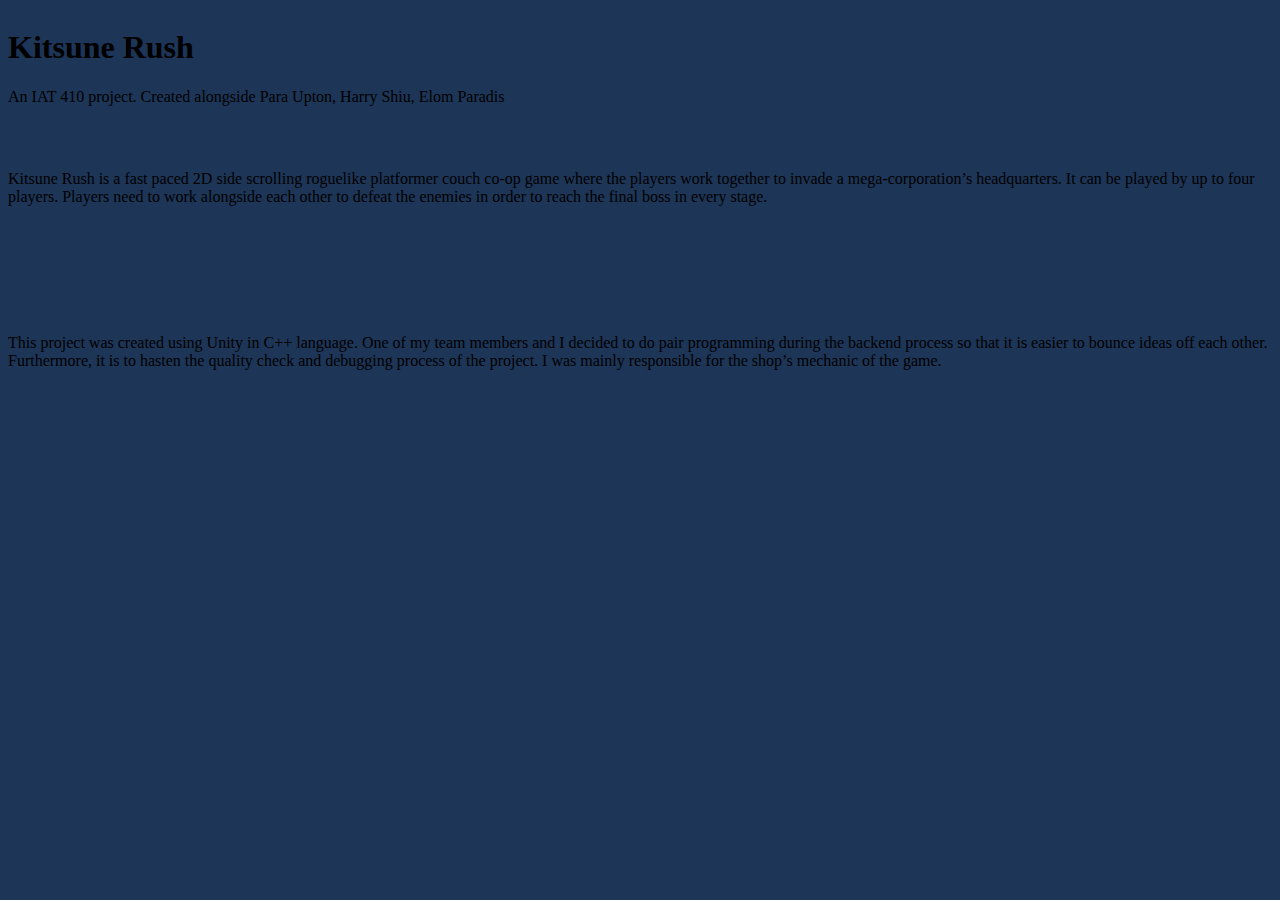
==== kitsune_rush.html @ e545a686 "new" ====
<!DOCTYPE html>
<html lang="en">
    <head>
        <meta charset="utf-8">
        <meta name="viewport" content="width=device-width, initial-scale=1">
        <title>Kitsune Rush</title>

        <link href="css/main.css" rel="stylesheet">
    </head>

    <body>
        <div id="main-content-container">
            <div class="center-content">
                <h1>Kitsune Rush</h1>
                <p class="strong"> An IAT 410 project. Created alongside Para Upton, Harry Shiu, Elom Paradis</p>
            </div>

            <section class="element">
                <p>Kitsune Rush is a fast paced 2D side scrolling roguelike platformer couch co-op game where the players work together to invade a mega-corporation’s headquarters. It can be played by up to four players. Players need to work alongside each other to defeat the enemies in order to reach the final boss in every stage.</p>
            </section>

            <section class="element">
                <p>This project was created using Unity in C++ language. One of my team members and I decided to do pair programming during the backend process so that it is easier to bounce ideas off each other. Furthermore, it is to hasten the quality check and debugging process of the project. I was mainly responsible for the shop’s mechanic of the game.</p>
            </section>

            
        </div>

    </body>
---- css/main.css ----
/* Fonts */

@import url('https://fonts.cdnfonts.com/css/sansita');
@import url('https://fonts.cdnfonts.com/css/celebes');

                
                

/* Mobile device up to 576 px */
@media (max-width:575.98px){

}

/* Tablets up to 992px */
@media (max-width: 991.98px){

}

/* Larger devices (Default) */

/* Containers */
body{
    background-color: #1D3557;
}

#main-container{
    display: flex;
    flex-wrap: wrap;
    flex-direction: row;
    padding-left: 2em;
    padding-right: 2em;
}

#main-content-container-styleguide{
    display: flex;
    flex-wrap: wrap;
    flex-direction: column;
    width:60%;
}

#main-content-container{
    display: flex;
    flex-wrap: wrap;
    flex-direction: column;
    width:100%;
}

#sections-container{
    display: flex;
    flex-wrap: wrap;
    flex-direction: column;
    width:20%;
    padding-right: 2em;
}

#purpose-container{
    display: flex;
    flex-wrap: wrap;
    flex-direction: column;
    padding-left: 1em;
    padding-bottom: 3em;
    margin-bottom: 3em;
    border-radius: 15px;
    padding: 2em;
    background-color: #A8DADC;
}

#branding-container{
    display: flex;
    flex-wrap: wrap;
    flex-direction: column;
    padding-left: 1em;
    padding-bottom: 3em;
    margin-bottom: 3em;
    border-radius: 15px;
    padding: 2em;
    background-color: #A8DADC;
}

#interactive-container{
    display: flex;
    flex-wrap: wrap;
    flex-direction: column;
    padding-left: 1em;
    padding-bottom: 3em;
    margin-bottom: 3em;
    border-radius: 15px;
    padding: 2em;
    background-color: #A8DADC;
}

#text-container{
    display: flex;
    flex-wrap: wrap;
    flex-direction: column;
    padding-left: 1em;
    padding-bottom: 3em;
    margin-bottom: 3em;
    border-radius: 15px;
    padding: 2em;
    background-color: #A8DADC;
}

#templates-container{
    display: flex;
    flex-wrap: wrap;
    flex-direction: column;
    padding-left: 1em;
    padding-bottom: 3em;
    margin-bottom: 3em;
    border-radius: 15px;
    padding: 2em;
    background-color: #A8DADC;
}

.row-element-container-styleguide{
    display:flex;
    flex-wrap: wrap;
    flex-direction: row;
    align-items: start;
    justify-content: center;
    background-color: gainsboro;
    border-radius: 15px;
    margin-bottom: 2em;
}

.row-element-container{
    display:flex;
    flex-wrap: wrap;
    flex-direction: row;
    align-items: start;
    justify-content: center;
    border-radius: 15px;
    margin-bottom: 2em;
}

.column-element{
    display:flex;
    flex-wrap: wrap;
    align-items: center;
    flex-direction: column;
    margin: 2em;
}

.element{
    display: flex;
    flex-wrap: wrap;
    flex-direction: column;
    justify-content: center;
    margin-bottom:4em;
}

.element-centered{
    display: flex;
    flex-wrap: wrap;
    flex-direction: column;
    justify-content: center;
    align-items: center;
    margin-bottom:4em;
}

.element-padded{
    display: flex;
    flex-wrap: wrap;
    flex-direction: column;
    justify-content: center;
    margin-top: 3em;
    margin-left: 3em;
    margin-bottom:4em;
}

.thumbnail-container{
    display: flex;
    flex-direction: column;
    flex-wrap: wrap;
    align-items: center;
    background-color: #1D3557;
    box-shadow: 3px 5px 5px #D9D9D9;
    border-radius: 15px;
    padding: 1em;
    margin: 2em;
}

.column-element-container{
    display: flex;
    flex-direction: column;
    flex-wrap: wrap;
}

.responsibilities-container{
    display: flex;
    flex-direction: row;
    flex-wrap: wrap;
    background-color: #1D3557;
    align-items: center;
    width: 100%;
}

.content-container-light-blue{
    margin-left: 2em;
    margin-right: 2em;
    background-color: #A8DADC;
    padding-bottom: 2em;
    border-radius: 15px;
    padding: 2em;
    border-style: none;
}

/* Text elements */

h1{
    font-family: Sansita;
}

h2{
    font-family: Sansita;
}

.h2-bluetint{
    color: #F1FAEE;
}

h3{
    font-family: Sansita;
}

.h3-gainsboro{
    color: gainsboro;
}

.h3-bluetint{
    color: #F1FAEE;
}

h4{
    font-family: Sansita;
}

p{
    font-family: Celebes;
    padding-bottom: 2em;
}

.lightblue-paragraph{
    color: #A8DADC;
    width: 50%;
}

.styleguide-list{
    list-style: none;
}

.styleguide-list li::before{
    background-color: #1D3557;
    content: "\2022";
    font-weight: bold;
    font-family: Celebes;
    color:#F1FAEE;
}

.styleguide-list li{
    background-color: #1D3557;
    font-family: Celebes;
    color: #A8DADC;
}

ul li{
    margin-right: 3em;
}

/* Styleguide specific elements */

#h1-styleguide{
   padding-left: 3em;
   padding-top: 3em;
   color: #F1FAEE;
}


code{
    width: 100%;
    background-color: white;
    padding: 1em;
    border-radius: 10px;
}

.render-element{
    color:black;
}

/* Interactive elements */
.text-link{
    font-family: Celebes;
    font-style: normal;
    font-weight: 800;
    text-decoration: none;
}

.image-link{
    width: 150px;
    height: 200px;
}

.image-link:hover{
    opacity: .5;
    transition: opacity .5s ease-out;
}
nav ul li a{
    font-family: Sansita;
    text-decoration: none;
    color: #F1FAEE;
}

nav ul{
    padding: 1em;
    background-color: #457B9D;
    border-radius: 15px;
    display: flex;
    flex-direction: row;
}

.section-nav .styleguide-list li::before{
    background-color: #457B9D;
    content: "\2022";
    font-weight: bold;
    display: inline-block;
    font-family: Celebes;
    color:#F1FAEE;
}

.section-nav .styleguide-list li{
    background-color: #457B9D;
    font-family: Celebes;
    color: #F1FAEE;
    border-radius: 15px;
    padding-bottom: 2em;
}

.btn{
    font-family: Sansita;
    font-style: normal;
    font-weight: 100;
    font-size: 14px;
    text-align: center;
    width: 20%;
    display: inline-block;
    padding: 0.7rem;
    color: #F1FAEE;
    background-color: #E63946;
    text-decoration: none;
    border-radius: 20px; 
    transition-duration: 0.4s;
    box-shadow: 1.5px 2.5px 5px #D9D9D9;
}

.btn:hover, .btn:focus{
    opacity: .5;
    transition: opacity .5s ease-out;
}
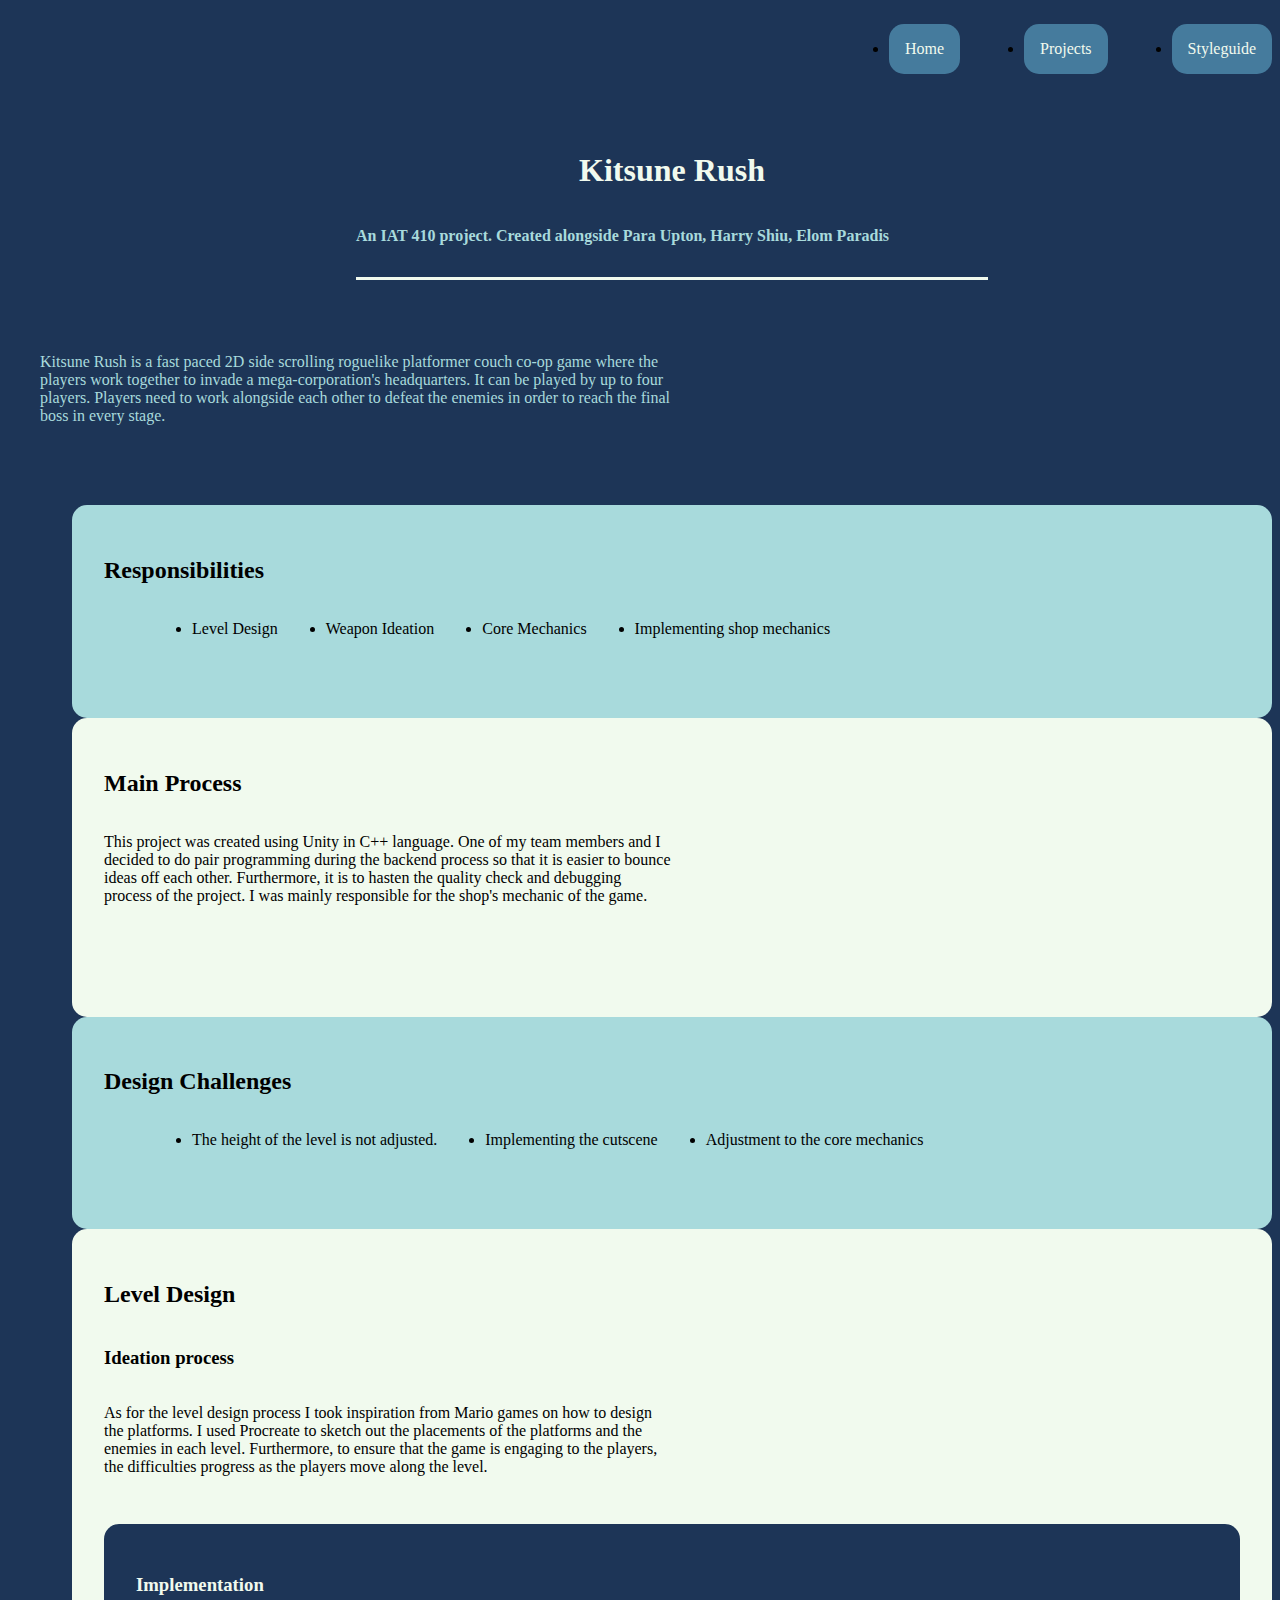
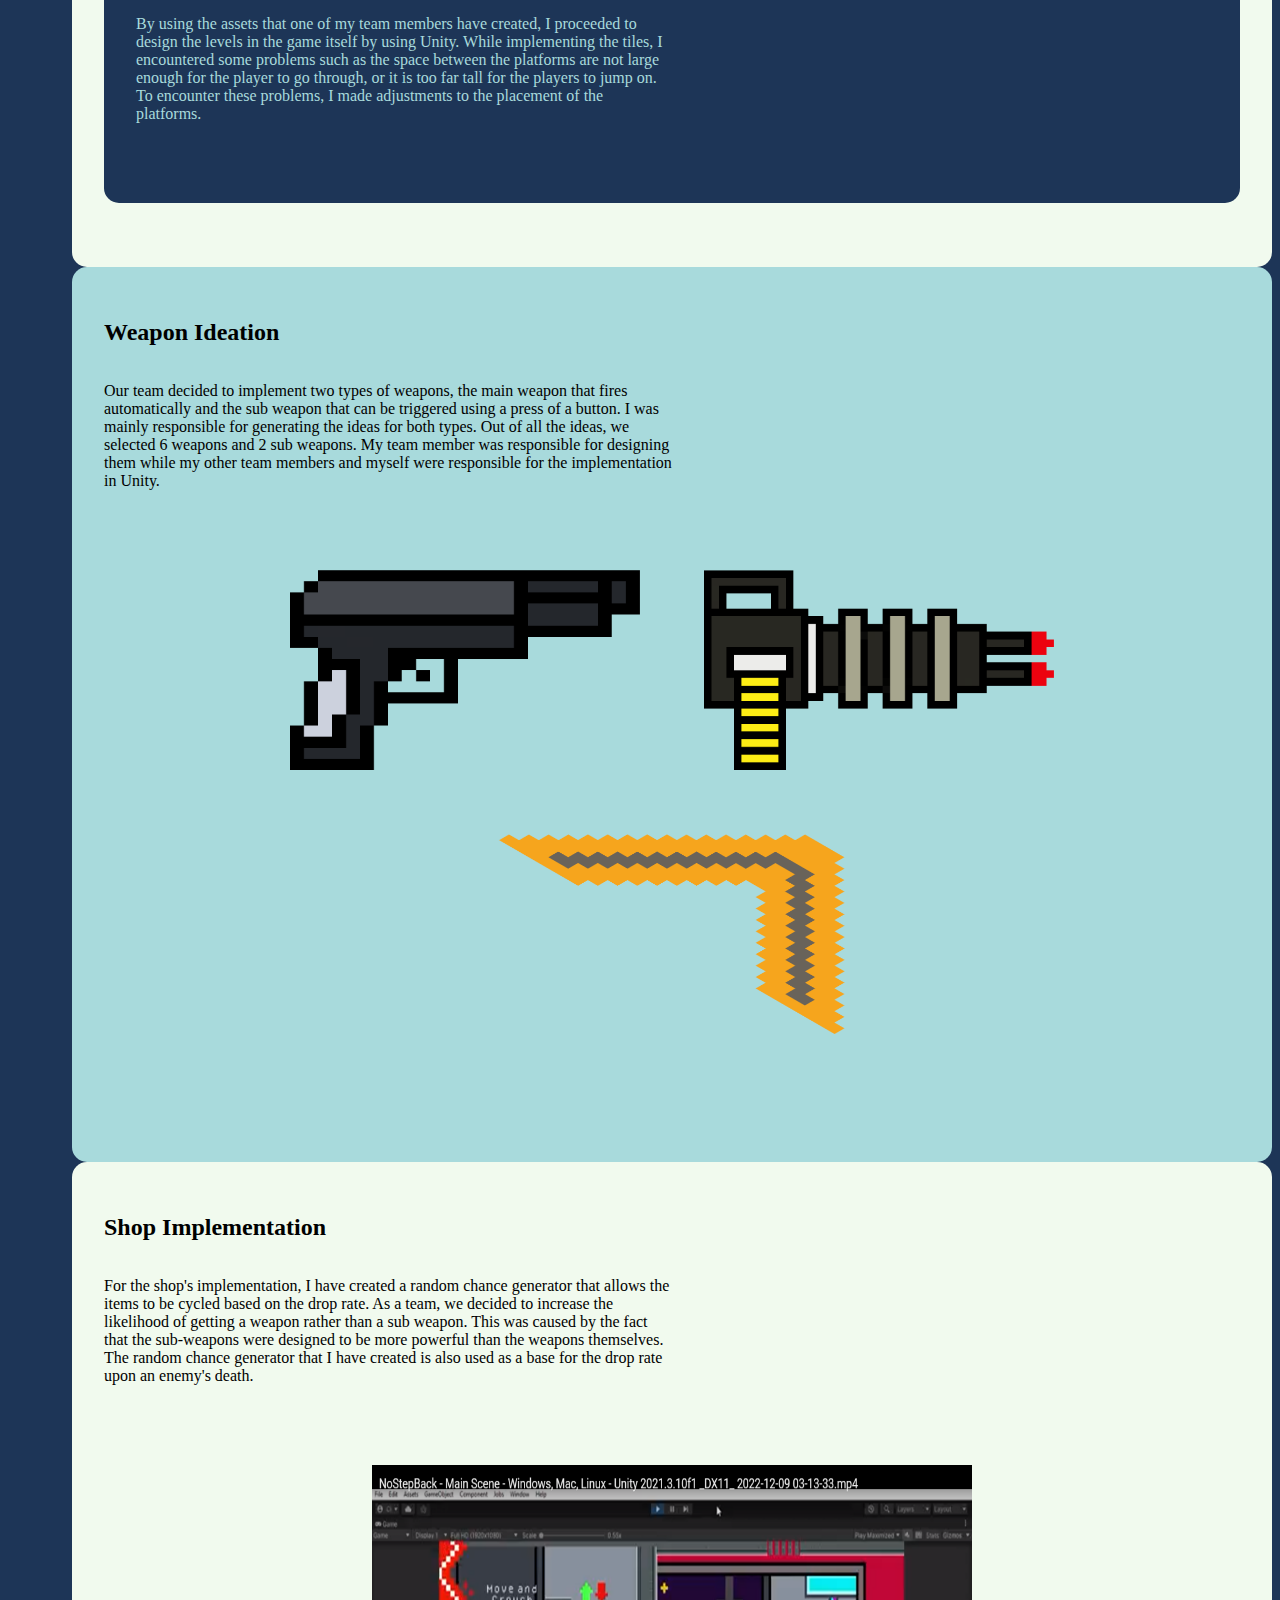
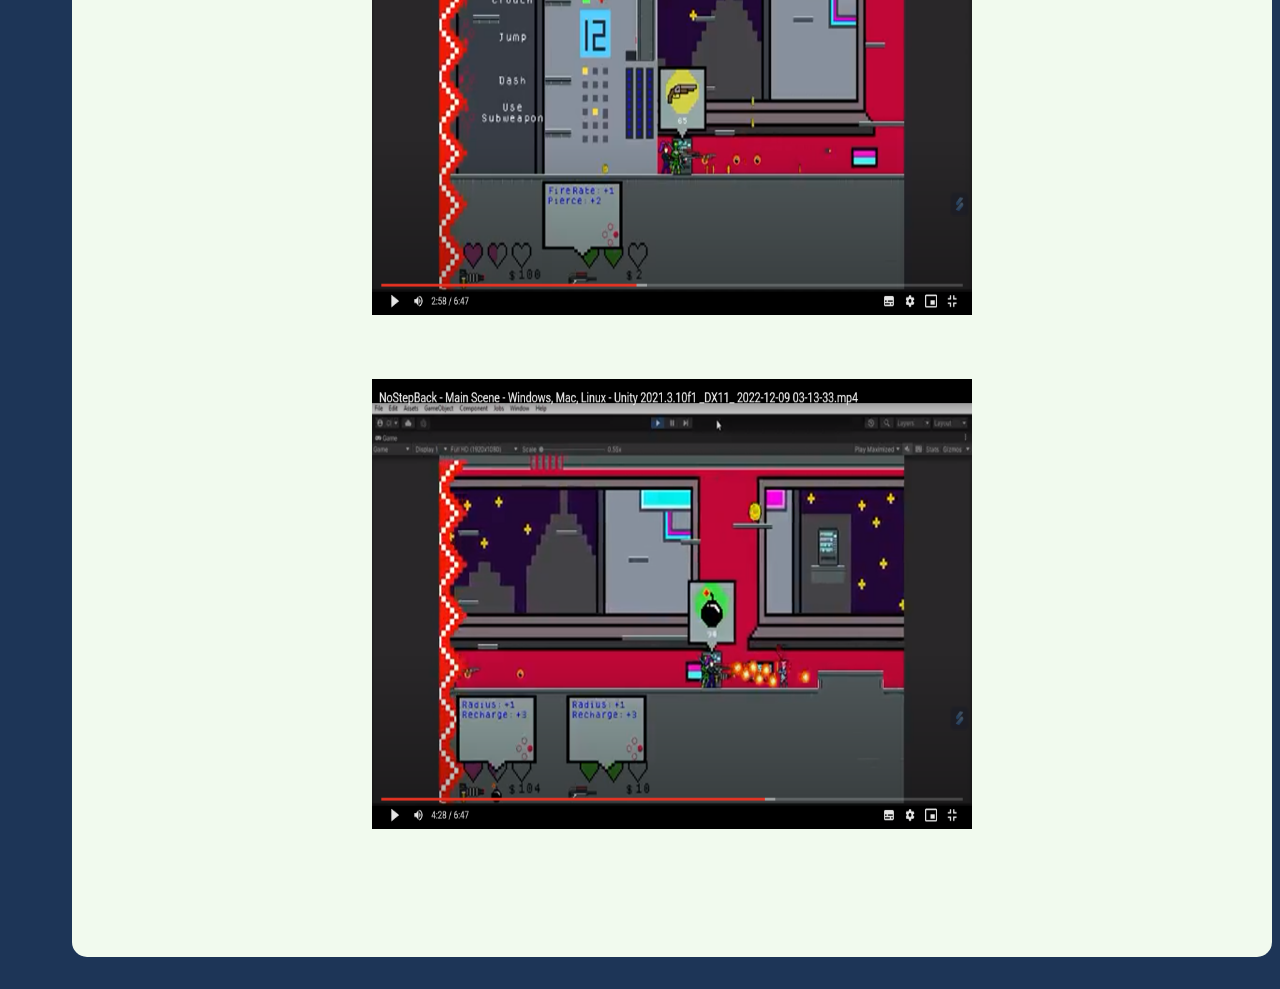
==== commit 50a5e227: "final" ====
--- a/kitsune_rush.html
+++ b/kitsune_rush.html
@@ -9,21 +9,113 @@
     </head>
 
     <body>
+        <header>
+            <!-- TODO: Create hamburger side scroll to the left -->
+            <!-- TODO: Create a logo? for identity -->
+            <!-- TODO: Finish nav when pages are built. -->
+            <nav>
+                <ul>
+                    <li><a href="index.html">Home</a></li>
+                    <li><a href="projects.html">Projects</a></li>
+                    <li><a href="styleguide.html">Styleguide</a></li>
+                </ul>
+            </nav>
+        </header>
+
         <div id="main-content-container">
             <div class="center-content">
-                <h1>Kitsune Rush</h1>
-                <p class="strong"> An IAT 410 project. Created alongside Para Upton, Harry Shiu, Elom Paradis</p>
+                <h1 class="h1-white">Kitsune Rush</h1>
+                <p class="strong-paragraph"> An IAT 410 project. Created alongside Para Upton, Harry Shiu, Elom Paradis</p>
             </div>
 
             <section class="element">
-                <p>Kitsune Rush is a fast paced 2D side scrolling roguelike platformer couch co-op game where the players work together to invade a mega-corporation’s headquarters. It can be played by up to four players. Players need to work alongside each other to defeat the enemies in order to reach the final boss in every stage.</p>
+                <p class="lightblue-paragraph">Kitsune Rush is a fast paced 2D side scrolling roguelike platformer couch co-op game where the players work together to invade a mega-corporation's headquarters. It can be played by up to four players. Players need to work alongside each other to defeat the enemies in order to reach the final boss in every stage.</p>
             </section>
 
-            <section class="element">
-                <p>This project was created using Unity in C++ language. One of my team members and I decided to do pair programming during the backend process so that it is easier to bounce ideas off each other. Furthermore, it is to hasten the quality check and debugging process of the project. I was mainly responsible for the shop’s mechanic of the game.</p>
-            </section>
+            <div class="content-container-light-blue">
+                <section class="element">
+                    <h2>Responsibilities</h2>
+                    <div class="responsibilities-container">
+                        <ul>
+                            <li>Level Design</li>
+                            <li>Weapon Ideation</li>
+                            <li>Core Mechanics</li>
+                            <li>Implementing shop mechanics</li>
+                        </ul>
+                    </div>
+                </section>
+            </div>
 
-            
+            <div class="content-container-light-white">
+                <section class="element">
+                    <h2>Main Process</h2>
+                    <p>This project was created using Unity in C++ language. One of my team members and I decided to do pair programming during the backend process so that it is easier to bounce ideas off each other. Furthermore, it is to hasten the quality check and debugging process of the project. I was mainly responsible for the shop's mechanic of the game.</p>
+                </section>
+            </div>
+
+            <div class="content-container-light-blue">
+                <section class="element">
+                    <h2>Design Challenges</h2>
+                    <div class="responsibilities-container">
+                        <ul>
+                            <li>The height of the level is not adjusted.</li>
+                            <li>Implementing the cutscene</li>
+                            <li>Adjustment to the core mechanics</li>
+                        </ul>
+                    </div>
+                </section>
+            </div>
+
+            <div class="content-container-light-white">
+                <section class="element">
+                    <h2>Level Design</h2>
+
+                    <h3>Ideation process</h3>
+                    <p>As for the level design process I took inspiration from Mario games on how to design the platforms. I used Procreate to sketch out the placements of the platforms and the enemies in each level. Furthermore, to ensure that the game is engaging to the players, the difficulties progress as the players move along the level.</p>
+
+                    <div class ="content-container-dark">
+                        <h3 class="h1-white">Implementation</h3>
+                        <p class="lightblue-paragraph">By using the assets that one of my team members have created, I proceeded to design the levels in the game itself by using Unity. While implementing the tiles, I encountered some problems such as the space between the platforms are not large enough for the player to go through, or it is too far tall for the players to jump on. To encounter these problems, I made adjustments to the placement of the platforms.</p>
+                    </div>
+                </section>
+            </div>
+
+            <div class="content-container-light-blue">
+                <section class="element">
+                    <h2>Weapon Ideation</h2>
+                    <p>Our team decided to implement two types of weapons, the main weapon that fires automatically and the sub weapon that can be triggered using a press of a button. I was mainly responsible for generating the ideas for both types. Out of all the ideas, we selected 6 weapons and 2 sub weapons. My team member was responsible for designing them while my other team members and myself were responsible for the implementation in Unity.</p>
+
+                    <div class="row-element-container">
+                        <div class="column-element">
+                            <img class = "weapon_img" src="img/pistol_v2.png" alt = "image of a hand gun" width="350" height="200" >
+                        </div>
+                        
+                        <div class="column-element">
+                            <img class = "weapon_img" src="img/machine_gun.png" alt = "image of a machine gun" width="350" height="200" >
+                        </div>
+
+                        <div class="column-element">
+                            <img class = "weapon_img" src="img/boomerang_2.png" alt = "image of a machine gun" width="350" height="200" >
+                        </div>
+                    </div>
+                </section>
+            </div>
+
+            <div class="content-container-light-white">
+                <section class="element">
+                    <h2>Shop Implementation</h2>
+                    <p>For the shop's implementation, I have created a random chance generator that allows the items to be cycled based on the drop rate. As a team, we decided to increase the likelihood of getting a weapon rather than a sub weapon. This was caused by the fact that the sub-weapons were designed to be more powerful than the weapons themselves. The random chance generator that I have created is also used as a base for the drop rate upon an enemy's death.</p>
+
+                    <div class="row-element-container">
+                        <div class="column-element">
+                            <img src="img/KitsuneRush_shop.png" alt = "image of a retro video game" width="600" height="450" >
+                        </div>
+                        
+                        <div class="column-element">
+                            <img src="img/KitsuneRush_drop.png" alt = "image of a retro video game" width="600" height="450" >
+                        </div>
+                    </div>
+                </section>
+            </div>
         </div>
-
     </body>--- a/css/main.css
+++ b/css/main.css
@@ -2,19 +2,6 @@
 
 @import url('https://fonts.cdnfonts.com/css/sansita');
 @import url('https://fonts.cdnfonts.com/css/celebes');
-
-                
-                
-
-/* Mobile device up to 576 px */
-@media (max-width:575.98px){
-
-}
-
-/* Tablets up to 992px */
-@media (max-width: 991.98px){
-
-}
 
 /* Larger devices (Default) */
 
@@ -42,6 +29,7 @@
     display: flex;
     flex-wrap: wrap;
     flex-direction: column;
+    margin:2em;
     width:100%;
 }
 
@@ -119,7 +107,7 @@
     flex-direction: row;
     align-items: start;
     justify-content: center;
-    background-color: gainsboro;
+    background-color: #F1FAEE;
     border-radius: 15px;
     margin-bottom: 2em;
 }
@@ -147,7 +135,7 @@
     flex-wrap: wrap;
     flex-direction: column;
     justify-content: center;
-    margin-bottom:4em;
+    margin-bottom:2em;
 }
 
 .element-centered{
@@ -191,7 +179,6 @@
     display: flex;
     flex-direction: row;
     flex-wrap: wrap;
-    background-color: #1D3557;
     align-items: center;
     width: 100%;
 }
@@ -206,10 +193,32 @@
     border-style: none;
 }
 
+.content-container-light-white{
+    margin-left: 2em;
+    margin-right: 2em;
+    background-color: #F1FAEE;
+    padding-bottom: 2em;
+    border-radius: 15px;
+    padding: 2em;
+    border-style: none;
+}
+
+.content-container-dark{
+    background-color: #1D3557;
+    padding-bottom: 2em;
+    border-radius: 15px;
+    padding: 2em;
+    border-style: none;
+}
+
 /* Text elements */
 
 h1{
     font-family: Sansita;
+}
+
+.h1-white{
+    color: #F1FAEE
 }
 
 h2{
@@ -239,6 +248,7 @@
 p{
     font-family: Celebes;
     padding-bottom: 2em;
+    width: 50%;
 }
 
 .lightblue-paragraph{
@@ -246,26 +256,36 @@
     width: 50%;
 }
 
+.strong-paragraph{
+    color: #A8DADC;
+    font-weight: bold;
+    border-color: white;
+    border-bottom: #F1FAEE;
+    border-style: solid;
+    border-top: #1D3557;
+    border-left: #1D3557;
+    border-right: #1D3557;
+    margin-bottom: 3em;
+}
+
 .styleguide-list{
     list-style: none;
 }
 
 .styleguide-list li::before{
-    background-color: #1D3557;
+    background-color: #457B9D;
     content: "\2022";
     font-weight: bold;
     font-family: Celebes;
     color:#F1FAEE;
 }
 
-.styleguide-list li{
-    background-color: #1D3557;
-    font-family: Celebes;
-    color: #A8DADC;
-}
-
-ul li{
-    margin-right: 3em;
+.center-content{
+    display: flex;
+    flex-direction: column;
+    flex-wrap: wrap;
+    justify-content: center;
+    align-items: center;
 }
 
 /* Styleguide specific elements */
@@ -305,21 +325,63 @@
     opacity: .5;
     transition: opacity .5s ease-out;
 }
-nav ul li a{
+ul li a{
     font-family: Sansita;
     text-decoration: none;
     color: #F1FAEE;
 }
 
+nav{
+    display: flex;
+    flex-direction: row;
+    flex-wrap: wrap;
+    align-items: center;
+    justify-content: flex-end;
+}
+
 nav ul{
+    display: flex;
+    flex-direction: row;
+    flex-wrap: wrap;
+    align-items: center;
+}
+
+nav ul li{
+    margin-left: 4em;
     padding: 1em;
     background-color: #457B9D;
     border-radius: 15px;
-    display: flex;
-    flex-direction: row;
-}
-
-.section-nav .styleguide-list li::before{
+}
+
+ul{
+    display: flex;
+    flex-direction: row;
+    flex-wrap: wrap;
+    align-items: center;
+    justify-content: center;
+}
+
+ul li{
+    margin-left: 3em;
+}
+
+.styleguide-list{
+    width: 70%;
+    padding-top: 2em;
+    background-color: #457B9D;
+    border-radius: 15px;
+}
+
+.styleguide-list li{
+    width: 90%;
+}
+
+.section-nav{
+    display: block;
+}
+
+
+.styleguide-list li::before{
     background-color: #457B9D;
     content: "\2022";
     font-weight: bold;
@@ -328,7 +390,7 @@
     color:#F1FAEE;
 }
 
-.section-nav .styleguide-list li{
+ .styleguide-list li{
     background-color: #457B9D;
     font-family: Celebes;
     color: #F1FAEE;
@@ -356,4 +418,77 @@
 .btn:hover, .btn:focus{
     opacity: .5;
     transition: opacity .5s ease-out;
-}+}
+
+/* Mobile device up to 576 px */
+@media (max-width:575.98px){
+    #main-content-container{
+        display: flex;
+        flex-wrap: wrap;
+        flex-direction: column;
+        margin:0em;
+        width:100%;
+    }
+    .content-container-light-blue{
+        padding: 1em;
+        margin-bottom: 1em;
+    }
+
+    .content-container-light-white{
+        padding: 1em;
+        margin-bottom: 1em;
+    }
+
+    .lightblue-paragraph{
+        margin-left: 3em;
+        width: 80%;
+    }
+
+    ul li{
+        margin-left:2em;
+        margin-bottom: 2em;
+    }
+
+    .element{
+        margin-bottom: 1em;
+    }
+
+    p{
+        width: 80%;
+    }
+
+    ul{
+        display: flex;
+        flex-direction: column;
+        flex-wrap: wrap;
+        align-items: flex-start;
+        justify-content: flex-start;
+    }
+
+    nav{
+        justify-content: center;
+        width: 100%;
+    }
+
+    nav ul li{
+        margin-left: 2em;
+        padding: 1em;
+        background-color: #457B9D;
+        border-radius: 15px;
+    }
+
+    .weapon_img{
+        width: 20%;
+        height:20%;
+    }
+
+    img{
+        width: 80%;
+        height: 80%;
+    }
+}
+
+/* Tablets up to 992px */
+@media (max-width: 991.98px){
+
+}
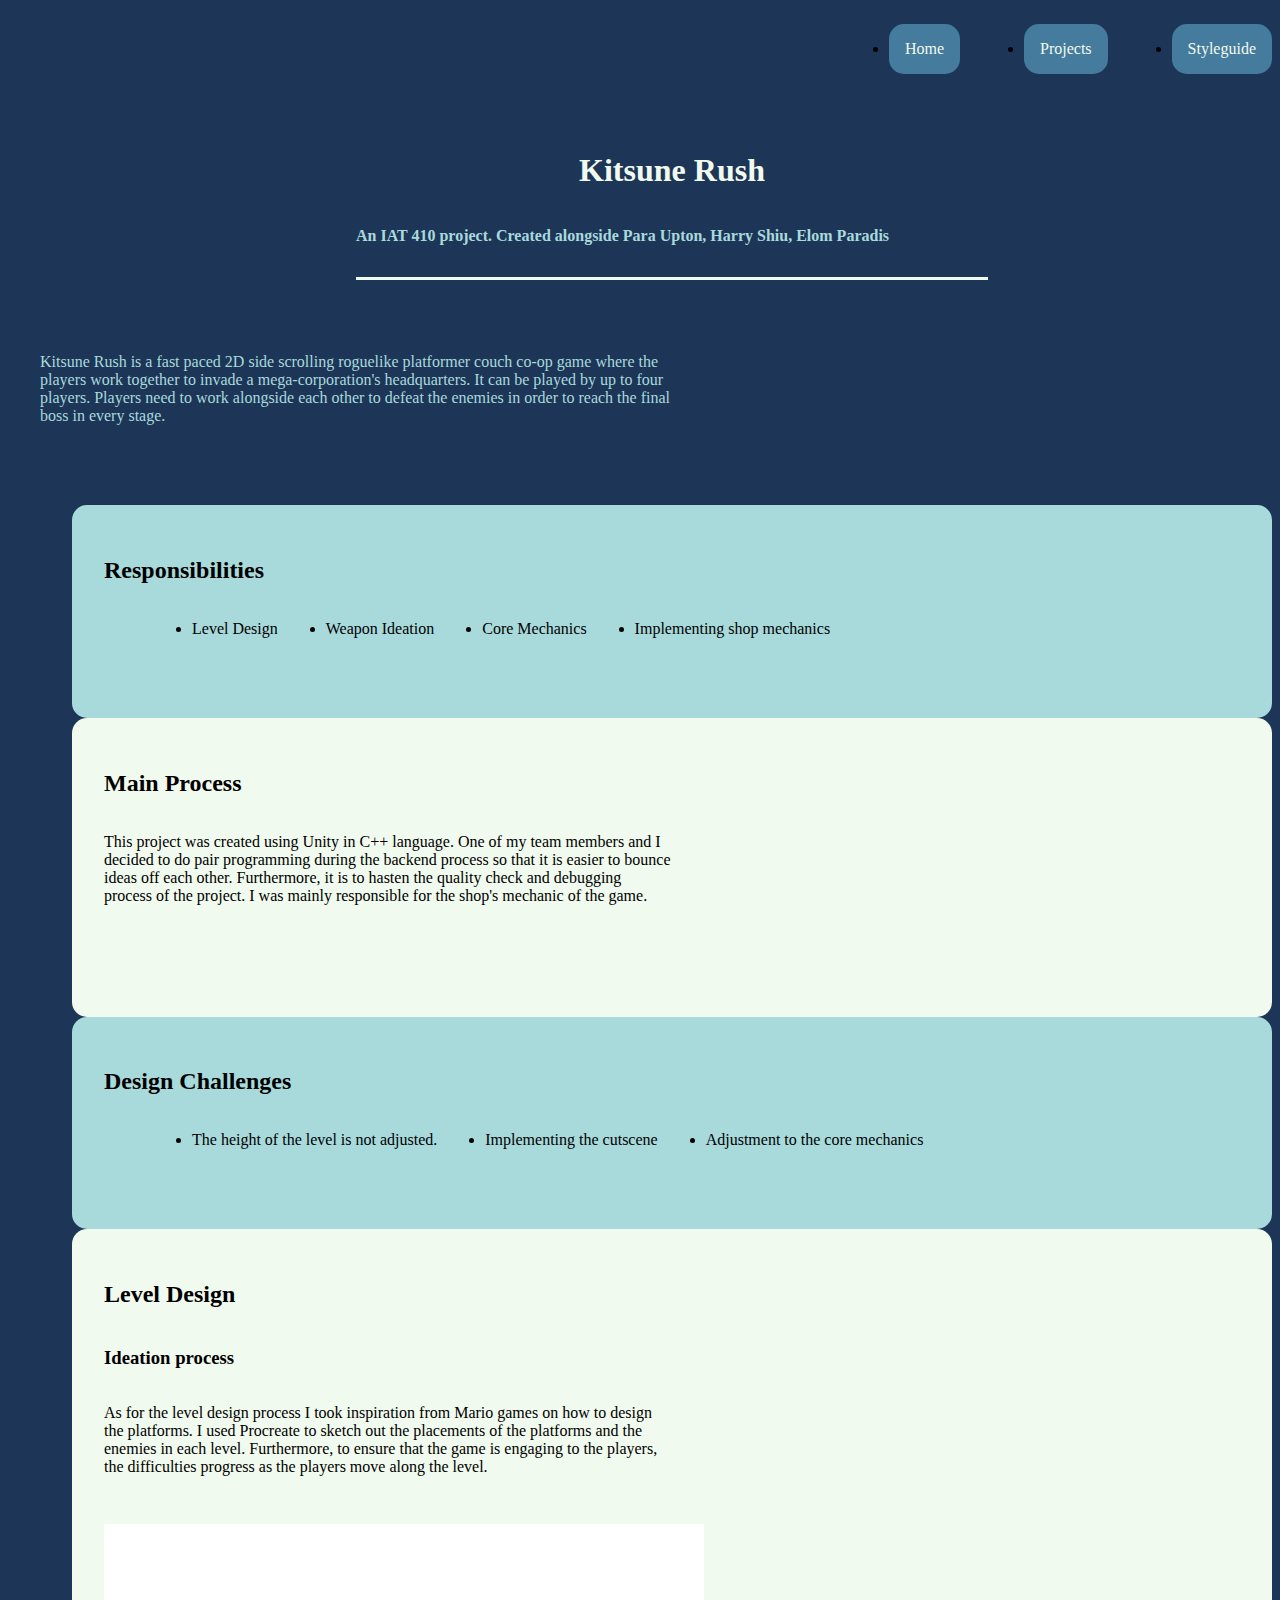
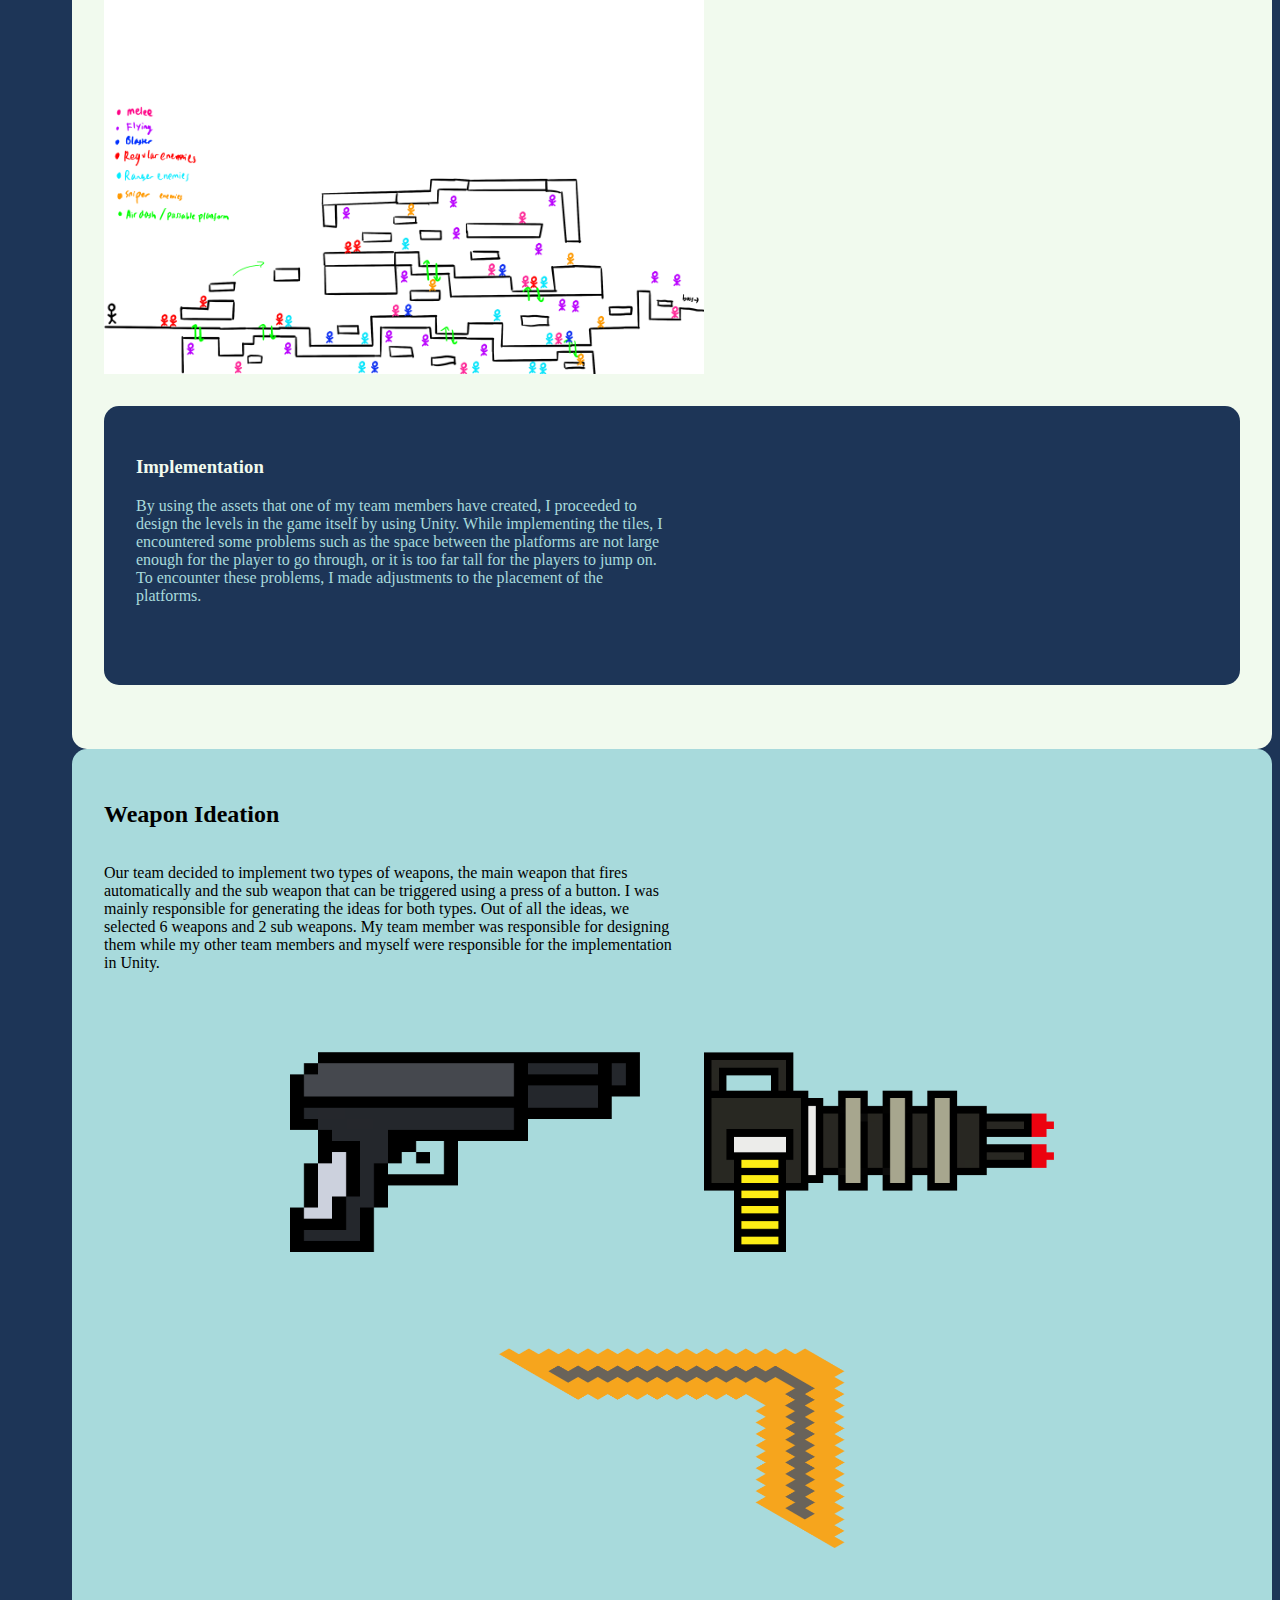
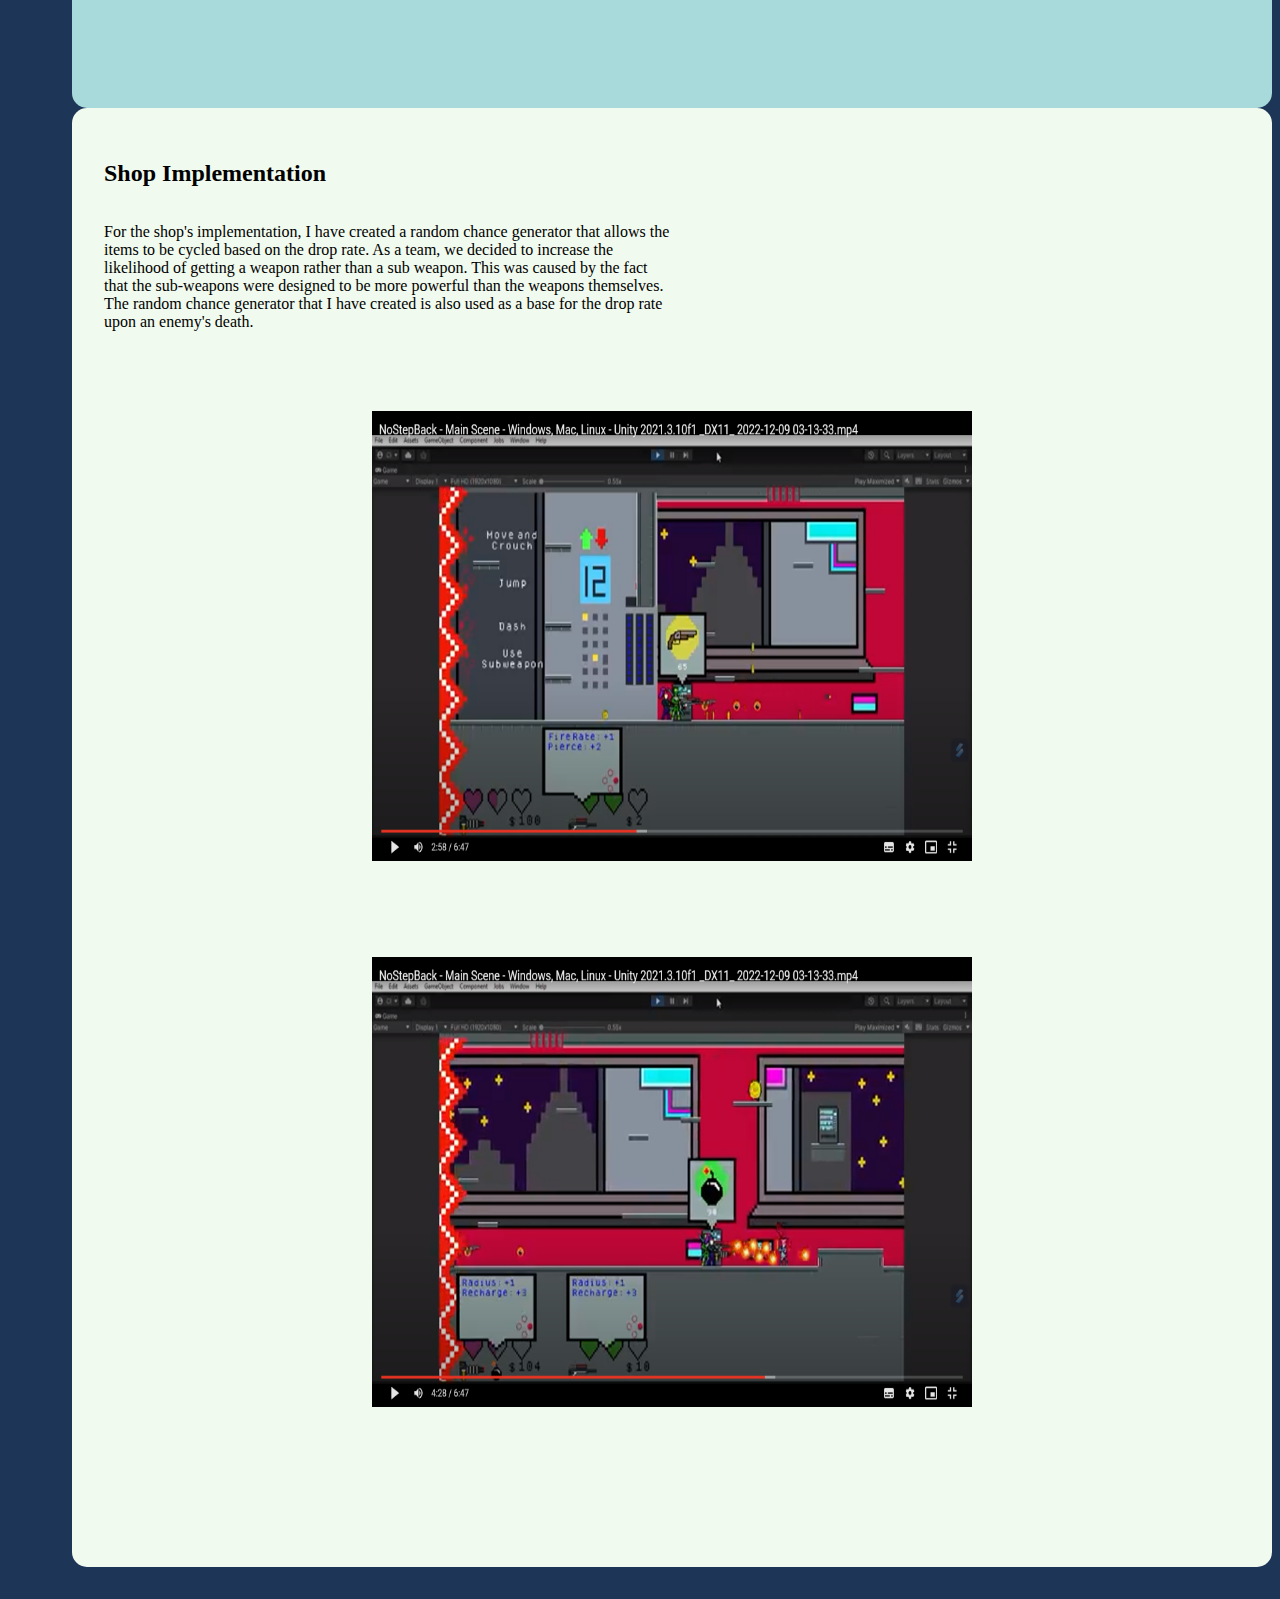
==== commit 65f310fb: "add img" ====
--- a/kitsune_rush.html
+++ b/kitsune_rush.html
@@ -73,6 +73,8 @@
                     <h3>Ideation process</h3>
                     <p>As for the level design process I took inspiration from Mario games on how to design the platforms. I used Procreate to sketch out the placements of the platforms and the enemies in each level. Furthermore, to ensure that the game is engaging to the players, the difficulties progress as the players move along the level.</p>
 
+                    <img src="img/level_design.png" alt = "image of a retro video game" width="600" height="450" >
+
                     <div class ="content-container-dark">
                         <h3 class="h1-white">Implementation</h3>
                         <p class="lightblue-paragraph">By using the assets that one of my team members have created, I proceeded to design the levels in the game itself by using Unity. While implementing the tiles, I encountered some problems such as the space between the platforms are not large enough for the player to go through, or it is too far tall for the players to jump on. To encounter these problems, I made adjustments to the placement of the platforms.</p>
--- a/css/main.css
+++ b/css/main.css
@@ -254,6 +254,10 @@
 .lightblue-paragraph{
     color: #A8DADC;
     width: 50%;
+}
+
+img{
+    margin-bottom: 2em;
 }
 
 .strong-paragraph{
@@ -486,9 +490,24 @@
         width: 80%;
         height: 80%;
     }
+
+    #main-container{
+        flex-direction: column;
+    }
+
+    #sections-container{
+        flex-direction: row;
+        width: 80%;
+    }
 }
 
 /* Tablets up to 992px */
 @media (max-width: 991.98px){
-
-}
+    #main-container{
+        flex-direction: column;
+    }
+    #sections-container{
+        flex-direction: row;
+        width: 80%;
+    }
+}
